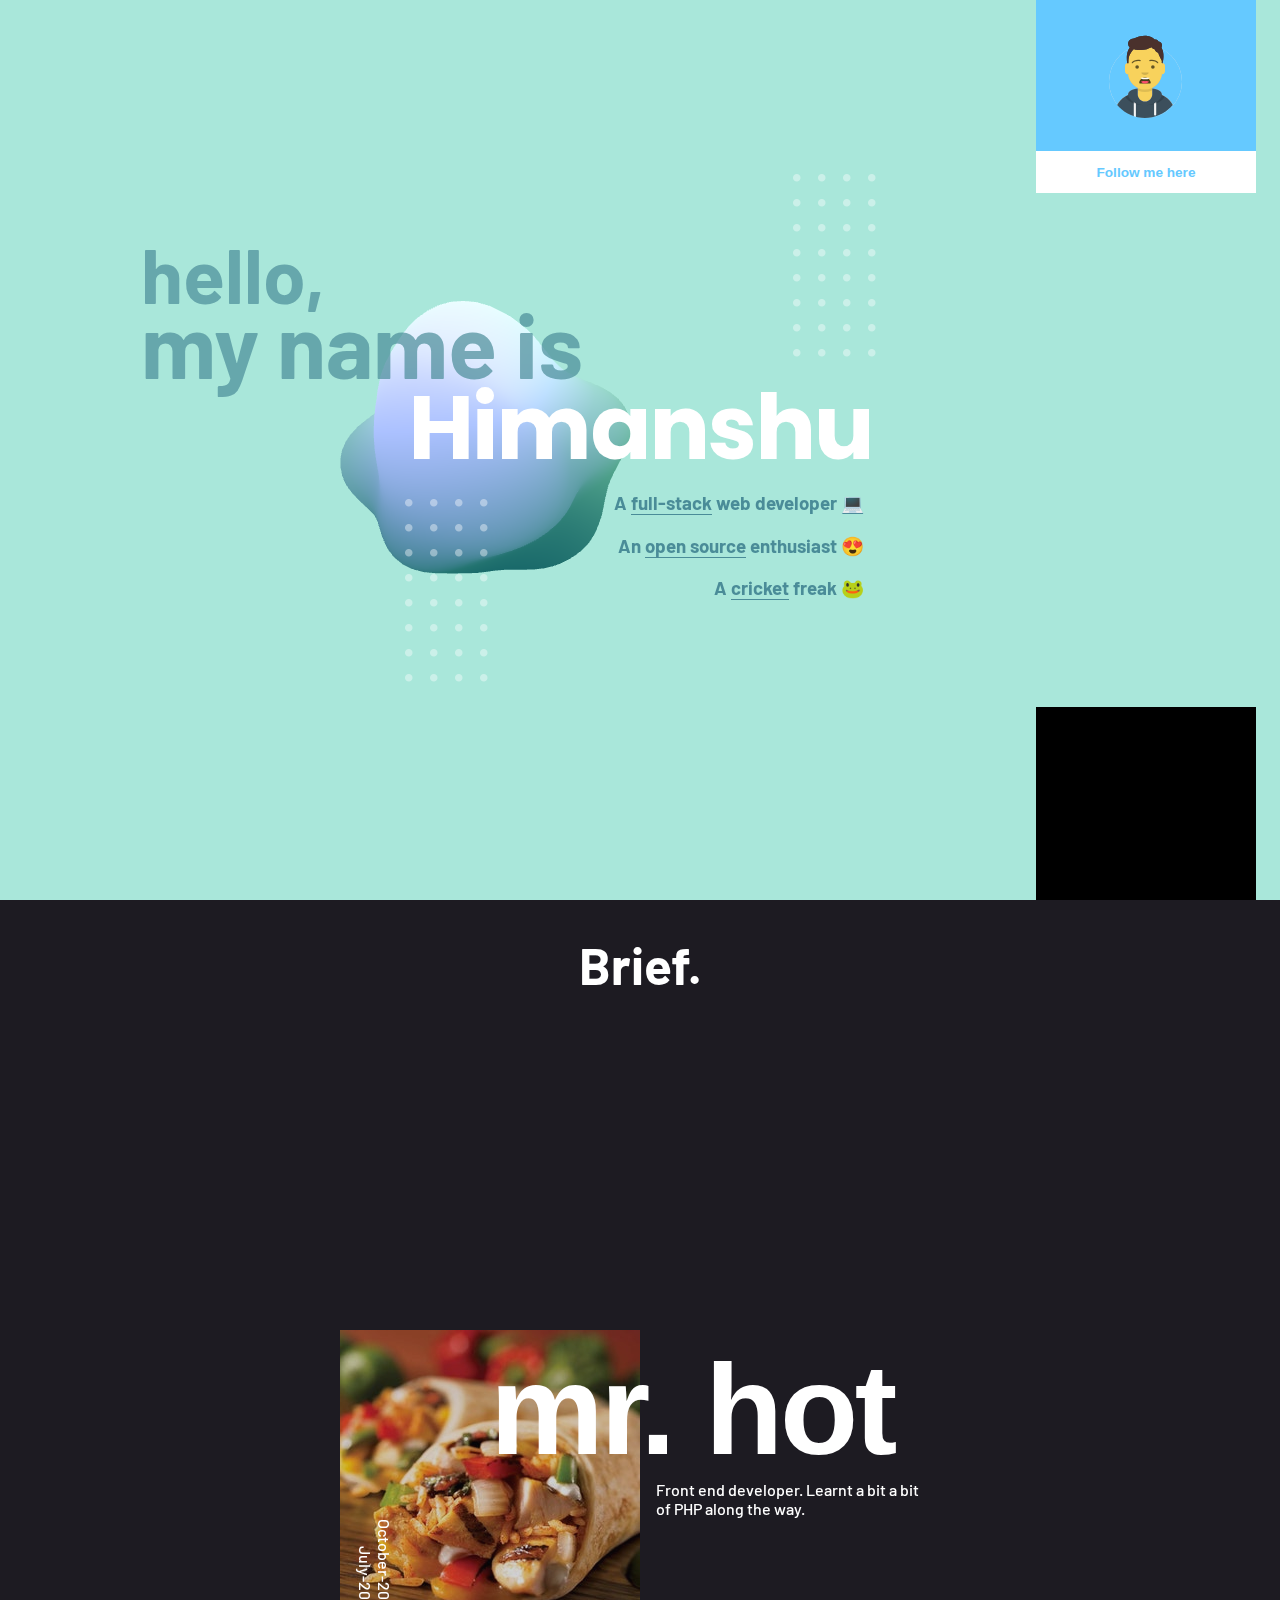
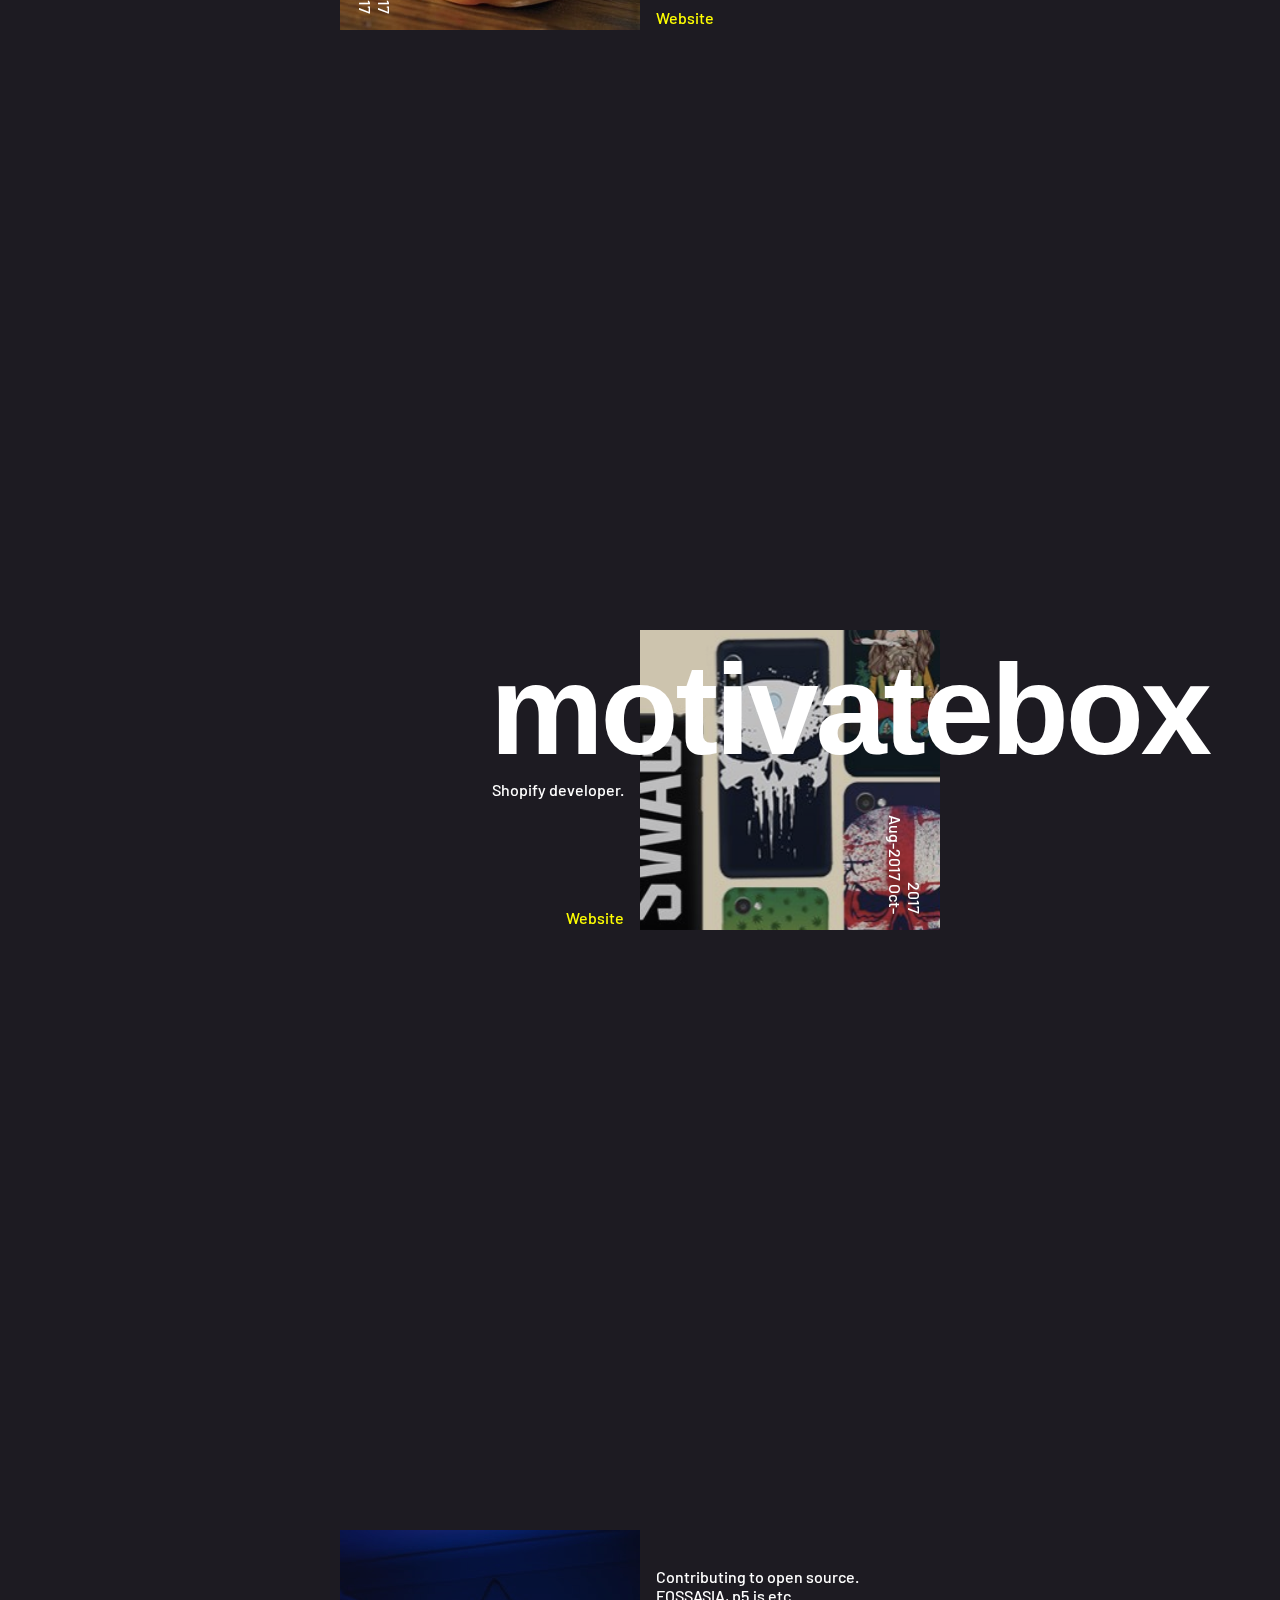
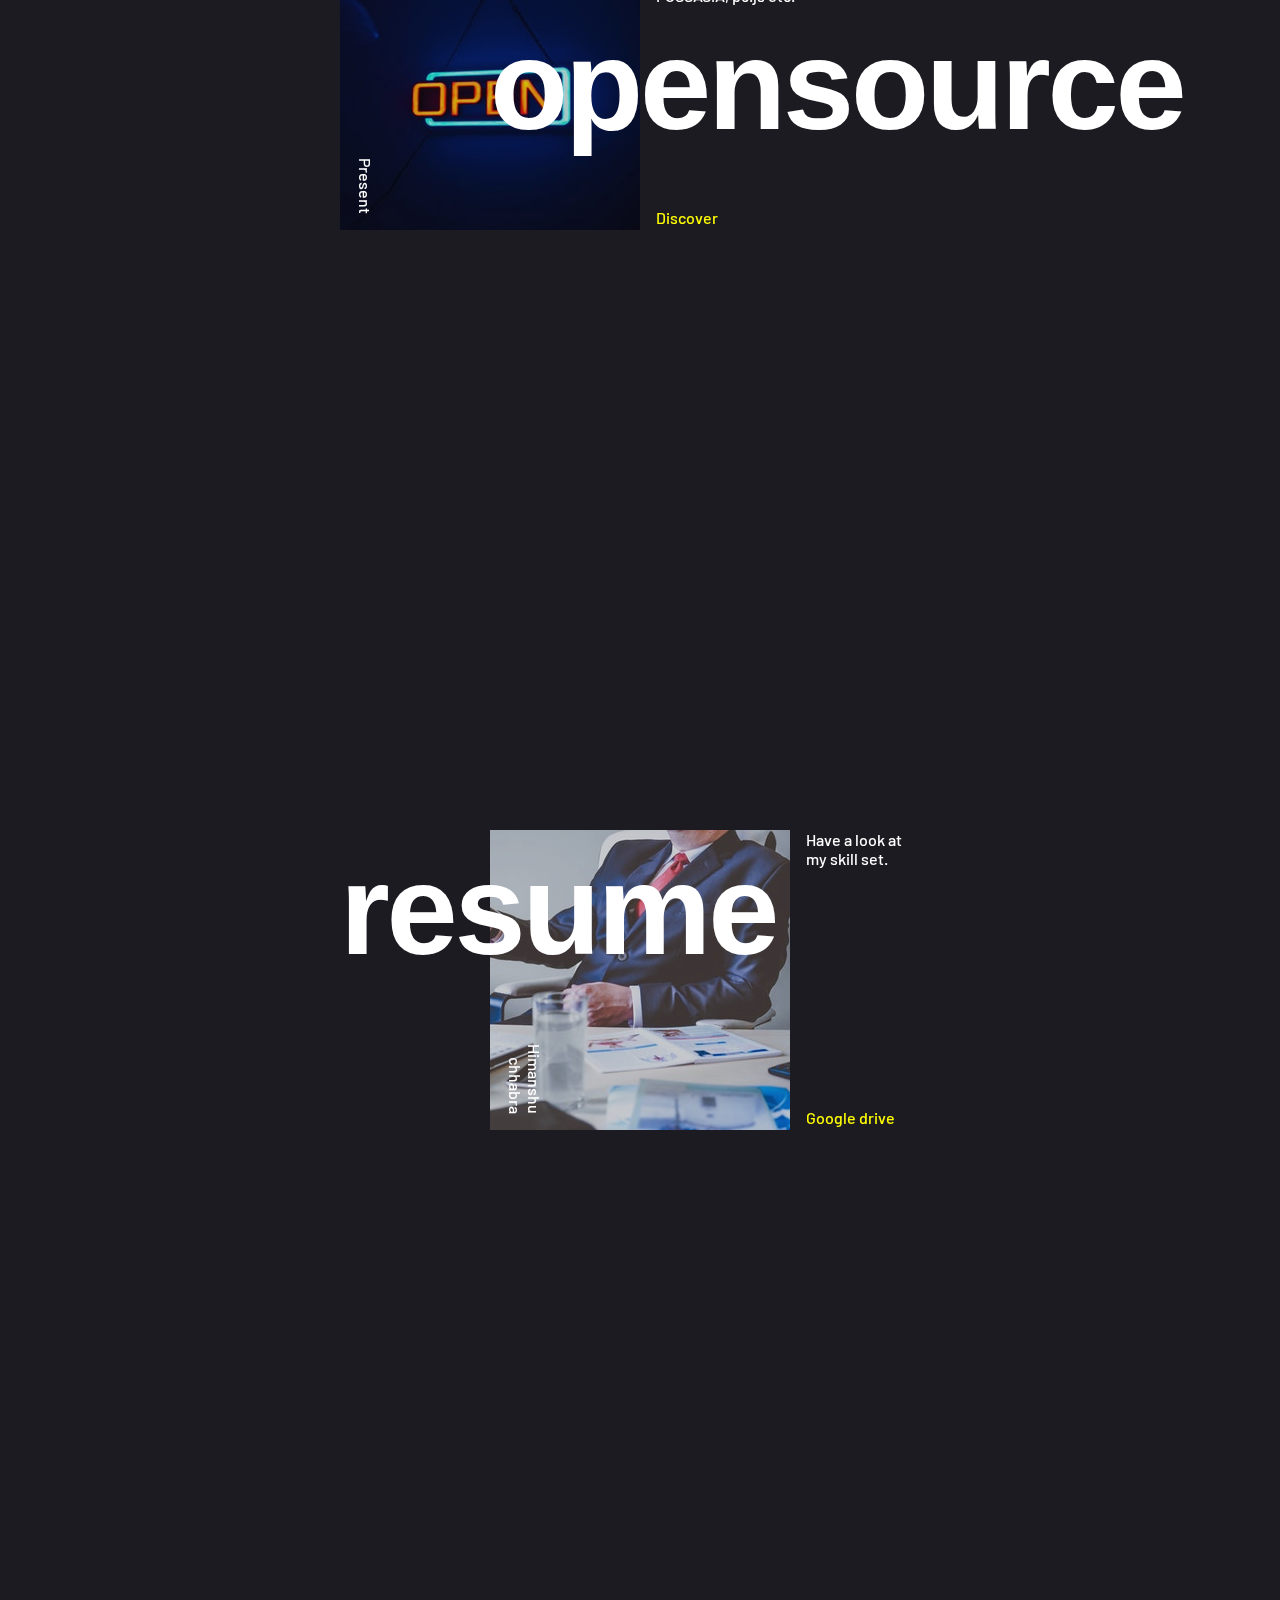
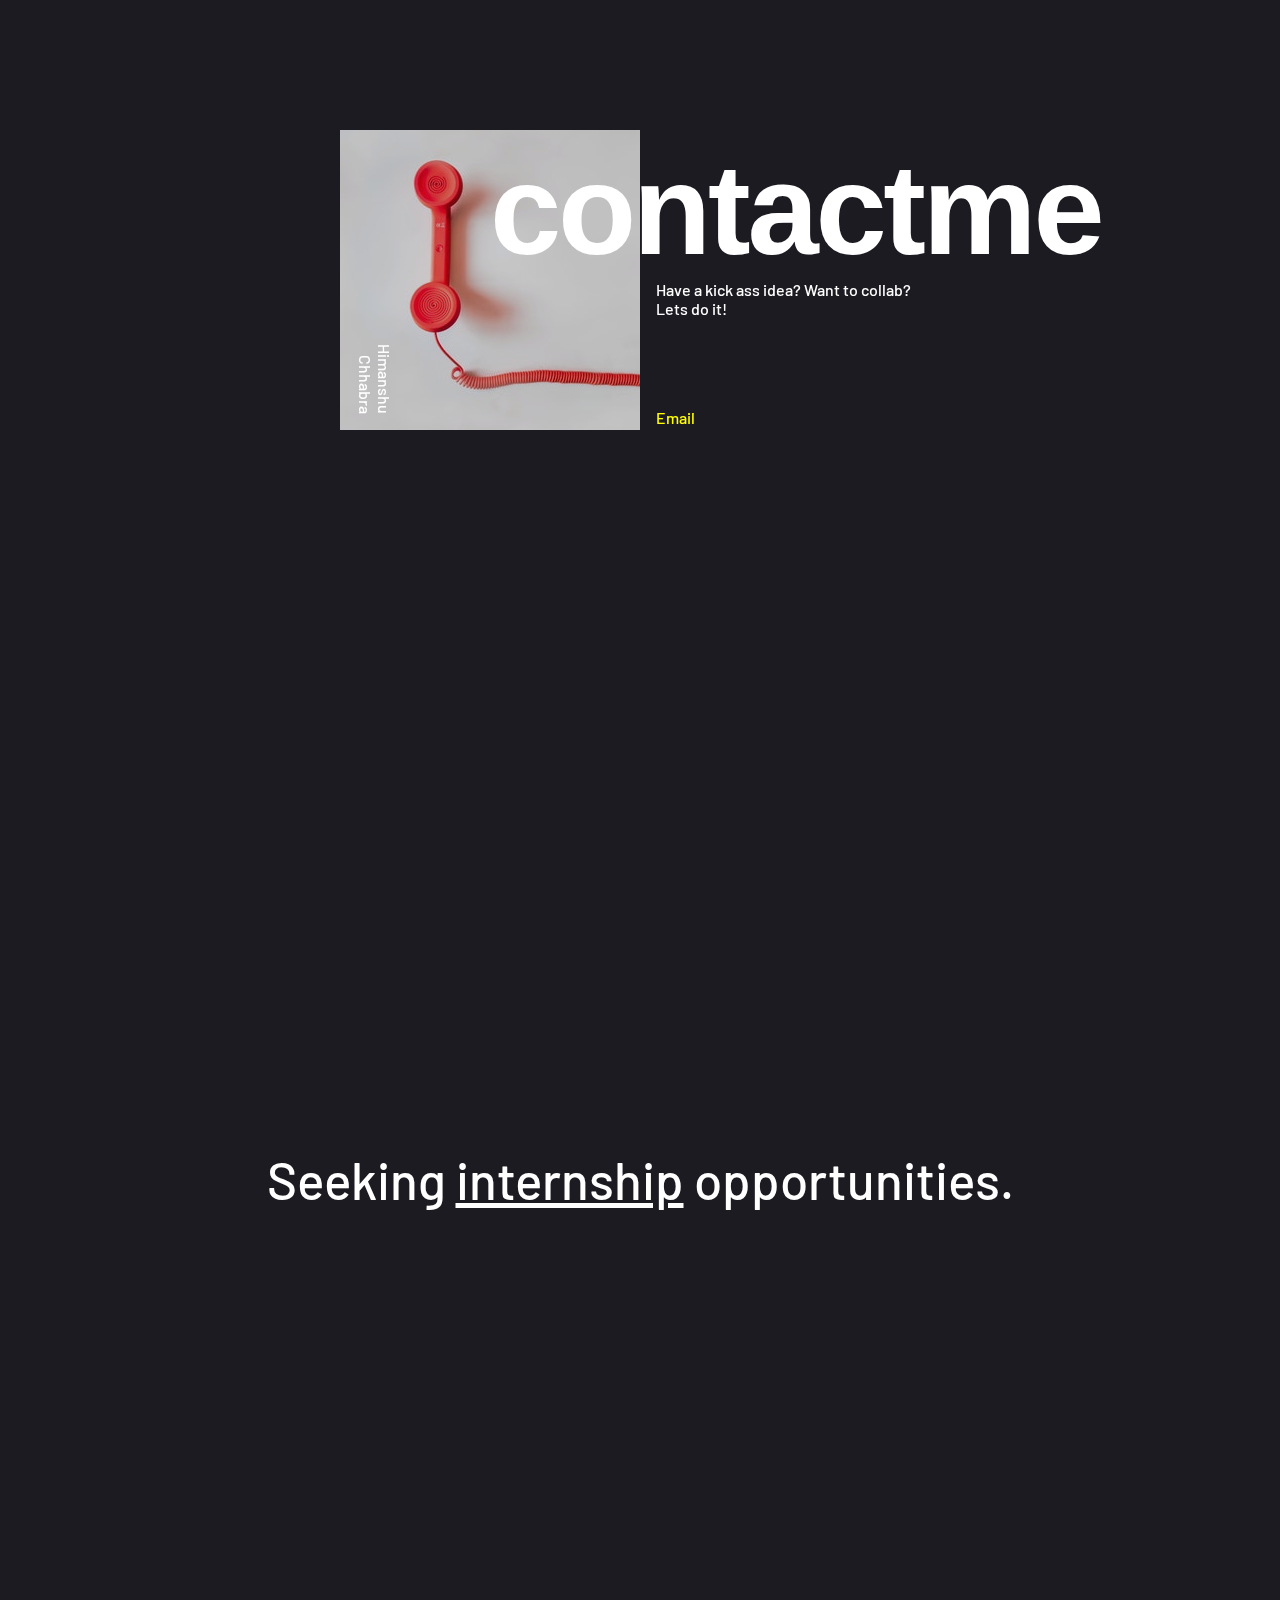
==== index.html @ 67288e21 "Commit" ====
<!DOCTYPE html>
<html lang="en" class="no-js">
	<head>
		<meta charset="UTF-8" />
		<meta name="viewport" content="width=device-width, initial-scale=1">
		<title>Himanshu | Looking for job</title>
		<meta name="description" content="Himanshu chhabra's Portfolio" />
		<meta name="keywords" content="himanshu, chhabra, portfolio" />
		<meta name="author" content="Himanshu chhabra" />
		<link rel="shortcut icon" href="favicon.svg">

		<!-- stylesheets -->
		<link href="https://fonts.googleapis.com/css?family=Barlow:400,500,700|Poppins:600" rel="stylesheet">
		<link rel="stylesheet" type="text/css" href="https://stackpath.bootstrapcdn.com/font-awesome/4.7.0/css/font-awesome.min.css" />
		<link rel="stylesheet" type="text/css" href="css/base.css" />
		<link rel="stylesheet" type="text/css" href="css/demo3.css" />
		<link rel="stylesheet" type="text/css" href="css/belowdemo.css" />
		<link rel="stylesheet" type="text/css" href="pater/pater.css" />
		<script>
			document.documentElement.className="js";var supportsCssVars=function(){var e,t=document.createElement("style");return t.innerHTML="root: { --tmp-var: bold; }",document.head.appendChild(t),e=!!(window.CSS&&window.CSS.supports&&window.CSS.supports("font-weight","var(--tmp-var)")),t.parentNode.removeChild(t),e};supportsCssVars()||alert("Please view this demo in a modern browser that supports CSS Variables.");</script>
	</head>
	<body class="demo-3">
		<main>
			<div class="content content--fixed">
				<a class="github" href="https://github.com/Mamboleoo/DecorativeBackgrounds/" title="Find this project on GitHub"><svg class="icon icon--github"><use xlink:href="#icon-github"></use></svg></a>
				<a class="pater" href="http://go.thoughtleaders.io/TLDcodrops211117" onClick="recordOutboundLink(this, 'Outbound Links', 'TLDcodrops211117');return false;">
					<img class="pater__img" src="./avatar.svg" alt="">
					<h3 class="pater__title">Follow me here</h3>
					<p class="pater__description">
						<img src="svg/github.svg" alt="">
						<img src="svg/instagram.svg" alt="">
						<img src="svg/linkedin.svg" alt="">
					</p>
				</a>
			</div>
			<div class="content">
				<canvas class="scene scene--full" id="scene"></canvas>
				<div class="content__inner">
					<div class="hello">
						<h3 class="hello_one">hello,</h3>
						<h3>my name is</h3>
					</div>
					<h2 class="content__title">Himanshu</h2>
					<div class="about_me">
						<h3>A <span class="underline">full-stack</span> web developer 💻 </h3>
						<h3>An <span class="underline underline2">open source</span> enthusiast 😍</h3>
						<h3>A <span class="underline underline3">cricket</span> freak 🐸</h3>
					</div>
				</div>
			</div>
			<div>
		</main>

		<!-- Below page
			
		-->

		<div class="belowpage">
			<div class="morph-wrap">
				<svg class="morph" width="1400" height="770" viewBox="0 0 1400 770">
					<path d="M 262.9,252.2 C 210.1,338.2 212.6,487.6 288.8,553.9 372.2,626.5 511.2,517.8 620.3,536.3 750.6,558.4 860.3,723 987.3,686.5 1089,657.3 1168,534.7 1173,429.2 1178,313.7 1096,189.1 995.1,130.7 852.1,47.07 658.8,78.95 498.1,119.2 410.7,141.1 322.6,154.8 262.9,252.2 Z"/>
				</svg>
			</div>
			<div class="bcontent bcontent--fixed">
					<div class="deco deco--title">WIP - RESPONSIVENESS</div>
			</div>
			<div class="work">
				<h1>Brief.</h1>
			</div>
			<div class="bcontent-wrap">
				<div class="bcontent bcontent--layout bcontent--layout-1">
					<img class="bcontent__img" src="img/food.jpeg" alt="Some image" />
					<h3 class="bcontent__title">Mr. Hot</h3>
					<p class="bcontent__author">July-2017 October-2017</p>
					<p class="bcontent__desc">Front end developer. Learnt a bit a bit of PHP along the way.</p>
					<a target="__blank" href="https://mrhot.in/" class="bcontent__link">Website</a>
				</div>
			</div>
			<div class="bcontent-wrap">
				<div class="bcontent bcontent--layout bcontent--layout-2">
					<img class="bcontent__img" src="img/motivate.png" alt="Some image" />
					<h3 class="bcontent__title">MotivateBox</h3>
					<p class="bcontent__author">Aug-2017 Oct-2017</p>
					<p class="bcontent__desc">Shopify developer.</p>
					<a target="__blank" href="https://motivatebox.com/" class="bcontent__link">Website</a>
				</div>
			</div>
			<div class="bcontent-wrap">
				<div class="bcontent bcontent--layout bcontent--layout-3">
					<img class="bcontent__img" src="img/open.jpeg" alt="Some image" />
					<h3 class="bcontent__title">OpenSource</h3>
					<p class="bcontent__author">Present</p>
					<p class="bcontent__desc">Contributing to open source. FOSSASIA, p5.js etc.</p>
					<a target="__blank" href="https://github.com/himanshuc3" class="bcontent__link">Discover</a>
				</div>
			</div>
			<div class="bcontent-wrap">
				<div class="bcontent bcontent--layout bcontent--layout-4">
					<img class="bcontent__img" src="img/resume.jpeg" alt="Some image" />
					<h3 class="bcontent__title">Resume</h3>
					<p class="bcontent__author">chhabra Himanshu</p>
					<p class="bcontent__desc">Have a look at my skill set. </p>
					<a target="__blank" href="https://drive.google.com/file/d/1wzhC56jvrriO6XOogapWE2aOMN8Afsiz/view?usp=sharing" class="bcontent__link">Google drive</a>
				</div>
			</div>
			<div class="bcontent-wrap">
				<div class="bcontent bcontent--layout bcontent--layout-1">
					<img class="bcontent__img" src="img/contact.jpg" alt="Some image" />
					<h3 class="bcontent__title">ContactMe</h3>
					<p class="bcontent__author">Chhabra Himanshu</p>
					<p class="bcontent__desc">Have a kick ass idea? Want to collab? Lets do it!</p>
					<a href="#" class="bcontent__link" id="mail">Email</a>
				</div>
			</div>
			<section class="bcontent bcontent--related">
				<p class="bcontent__info">Seeking <span>internship</span> opportunities.</p>
				<!-- <img class="bcontent__related-img" src="img/express.png">
				<img class="bcontent__related-img" src="img/related/ElasticSVGElements.jpg">
				<img class="bcontent__related-img" src="img/related/ElasticSVGElements.jpg"> -->
			</section>
		</div>
		
		

		<!-- Javascript imports -->
		<script src="js/demo.js"></script>
		<script src="js/three.min.js"></script>
		<script src="js/anime.min.js"></script>
		<script src="js/scrollMonitor.min.js"></script>
		<script src="js/imagesloaded.pkgd.min.js"></script>
		<script src="js/perlin.js"></script>
		<script src="js/TweenMax.min.js"></script>
		<script src="js/demo3.js"></script>
		<script src="js/belowdemo.js"></script>
	</body>
</html>
---- css/base.css ----
article,aside,details,figcaption,figure,footer,header,hgroup,main,nav,section,summary{display:block;}audio,canvas,video{display:inline-block;}audio:not([controls]){display:none;height:0;}[hidden]{display:none;}html{font-family:sans-serif;-ms-text-size-adjust:100%;-webkit-text-size-adjust:100%;}body{margin:0;}a:focus{outline:thin dotted;}a:active,a:hover{outline:0;}h1{font-size:2em;margin:0.67em 0;}abbr[title]{border-bottom:1px dotted;}b,strong{font-weight:bold;}dfn{font-style:italic;}hr{-moz-box-sizing:content-box;box-sizing:content-box;height:0;}mark{background:#ff0;color:#000;}code,kbd,pre,samp{font-family:monospace,serif;font-size:1em;}pre{white-space:pre-wrap;}q{quotes:"\201C" "\201D" "\2018" "\2019";}small{font-size:80%;}sub,sup{font-size:75%;line-height:0;position:relative;vertical-align:baseline;}sup{top:-0.5em;}sub{bottom:-0.25em;}img{border:0;}svg:not(:root){overflow:hidden;}figure{margin:0;}fieldset{border:1px solid #c0c0c0;margin:0 2px;padding:0.35em 0.625em 0.75em;}legend{border:0;padding:0;}button,input,select,textarea{font-family:inherit;font-size:100%;margin:0;}button,input{line-height:normal;}button,select{text-transform:none;}button,html input[type="button"],input[type="reset"],input[type="submit"]{-webkit-appearance:button;cursor:pointer;}button[disabled],html input[disabled]{cursor:default;}input[type="checkbox"],input[type="radio"]{box-sizing:border-box;padding:0;}input[type="search"]{-webkit-appearance:textfield;-moz-box-sizing:content-box;-webkit-box-sizing:content-box;box-sizing:content-box;}input[type="search"]::-webkit-search-cancel-button,input[type="search"]::-webkit-search-decoration{-webkit-appearance:none;}button::-moz-focus-inner,input::-moz-focus-inner{border:0;padding:0;}textarea{overflow:auto;vertical-align:top;}table{border-collapse:collapse;border-spacing:0;}
*,
*::after,
*::before {
	box-sizing: border-box;
}

html {
	background: #000;
}

body {
	font-family: 'Barlow', Helvetica, Arial, sans-serif;
	font-weight: 500;
	min-height: 100vh;
	color: #57585c;
	color: var(--color-text);
	background-color:#1d1b22;
	/* background-color: var(--color-bg); */
	-webkit-font-smoothing: antialiased;
	-moz-osx-font-smoothing: grayscale;
}



/* Fade effect */
.js body {
	opacity: 0;
	transition: opacity 0.6s;
}

.js body.render {
	opacity: 1;
}

a {
	text-decoration: none;
	color: var(--color-link);
	outline: none;
}

a:hover,
a:focus {
	color: var(--color-link-hover);
	outline: none;
}

.hidden {
	position: absolute;
	overflow: hidden;
	width: 0;
	height: 0;
	pointer-events: none;
}

.message {
	position: relative;
	z-index: 100;
	display: none;
	padding: 1em;
	text-align: center;
	color: var(--color-bg);
	background: var(--color-text);
}

/* Icons */
.icon {
	display: block;
	width: 1.5em;
	height: 1.5em;
	margin: 0 auto;
	fill: currentColor;
}

.icon--keyboard {
	display: none;
}

main {
	position: relative;
	width: 100%;
	z-index: 1000;
}

.content {
	position: relative;
	display: grid;
	justify-content: center;
	align-items: center;
	align-content: center;
	margin: 0 auto;
	min-height: 100vh;
}

.content--fixed {
	position: fixed;
	z-index: 10000;
	top: 0;
	left: 0;
	display: grid;
	align-content: space-between;
	width: 100%;
	max-width: none;
	min-height: 0;
	height: 100vh;
	padding: 1.5em;
	pointer-events: none;
	grid-template-columns: 50% 50%;
	grid-template-rows: auto auto 4em;
	grid-template-areas: 'header ...'
	'... ...'
	'github demos';
}

.content--fixed a {
	pointer-events: auto;
}

/* Header */
.codrops-header {
	position: relative;
	z-index: 100;
	display: flex;
	flex-direction: row;
	align-items: flex-start;
	align-items: center;
	align-self: start;
	grid-area: header;
	justify-self: start;
}

.codrops-header__title {
	font-size: 1em;
	font-weight: 500;
	margin: 0;
	padding: 0.75em 0;
}

.info {
	margin: 0 0 0 1.25em;
	color: var(--color-info);
}

.github {
	display: block;
	align-self: end;
	grid-area: github;
	justify-self: start;
}


/* Top Navigation Style */
.codrops-links {
	position: relative;
	display: flex;
	justify-content: center;
	margin: 0 1em 0 0;
	text-align: center;
	white-space: nowrap;
}

.codrops-icon {
	display: inline-block;
	margin: 0.15em;
	padding: 0.25em;
}

/* Canvas positions */
.content__inner {
	/* grid-area: 1 / 1 / 1 / 1; */
	position: relative;
	display: flex;
	flex-direction: column;
	align-items: center;
	justify-content: center;
	align-content: center;
	top: -10%;
}

.scene {
	position: absolute;
	/* z-index: 10; */
}

.scene--left {
	width: 100vmin;
	height: 100vmin;
	transform: translate3d(-50vmin,0,0);
}

.scene--full {
	width: 100%;
	height: 100vh;
}

.scene--up {
	height: 150vmin;
	width: 150vmin;
	top: -50vh;
	left: 50%;
	margin-left: -75vmin;
}

@media screen and (min-width: 55em) {
	.icon--keyboard {
		position: absolute;
		right: 0.55em;
		bottom: -30%;
		display: block;
		width: 54px;
		height: 46px;
		fill: var(--color-link);
	}
	
}

@media screen and (max-width: 55em) {
	.message {
		/* display: block; */
	}
	.content {
		flex-direction: column;
		height: auto;
	}
	.content--fixed {
		position: relative;
		z-index: 1000;
		display: block;
		padding: 0.85em;
	}
	.content:not(.content--fixed) {
		margin-bottom: 6em;
	}
	.codrops-header {
		flex-direction: column;
		align-items: center;
	}
	.codrops-header__title {
		font-weight: bold;
		padding-bottom: 0.25em;
		text-align: center;
	}
	.info {
		margin: 0;
	}
	.github {
		display: block;
		margin: 1em auto;
	}
	.codrops-links {
		margin: 0;
	}
}
---- css/demo3.css ----
.demo-3 {
	--color-text: #fff;
	--color-bg: #A9E7DA;
	--color-link: #523bdc;
	--color-link-hover: #fff;
	--color-title: #fff;
}

.content__title {
	font-family: 'Poppins', sans-serif;
	letter-spacing: -0.025em;
	font-size: 7vw;
	color: var(--color-title);
	line-height: 1;
	margin: 0;
	position: relative;
}

.content__title::before,
.content__title::after {
	content: '';
	position: absolute;
	width: 100px;
	height: 200px;
	background: url(../img/dot.png);
	background-size: 25px;
	opacity: 0.4;
}

.content__title::before {
	top: 120%;
	right: 81%;
}

.content__title::after {
	bottom: 120%;
	left: 81%;
}

@media screen and (max-width: 55em) {
	.content__title::before,
	.content__title::after {
		width: 50px;
		height: 100px;
		background-size: 12px;
	}
}

/* Hello my name is */

.hello{
	position: relative;
	right: 60%;
	margin-bottom: -50px;
	color: rgba(74, 140, 152, 0.7);
	font-size: 6vw;
	line-height: 0;
	z-index: 0;
}

.hello_one{
	font-size: 6vw;
	margin-bottom: -20px;
}

.about_me{
	width: 35vw;
	text-align:right;
	color: rgba(74, 140, 152, 1);
}

.underline{
	animation: pulse 5s infinite alternate-reverse;
	border-bottom: 1px solid rgba(74, 140, 152, 1);
}

/* .underline2{
	animation: pulse 5s infinite reverse;
}

.underline3{
	animation: pulse 5s infinite;
} */

/* @keyframes pulse {
	0% {
	  color: #811DBB;
	}
	30%{
		color: #2F304F;
	}
	60%{
		color: #973757;
	}
	100% {
	  color: #9F6EA1;
	}
  } */
/* me_svg */

.me_svg{
	position:absolute;
	z-index: 10;
	top: 10px;
	left: 48%;
}



/* menu */

.menu {
	width: 300px;
	height: 200px;
	/* margin: 0 auto 100px; */
	bottom: 0;
	left: 50px;
	position:absolute;
	-webkit-filter: url("#goo");
	filter: url("../menu.html#goo");
	-webkit-transform: translateZ(0);
	transform: translateZ(0);
}

.menu-wrapper {
	position: absolute;
	left: 50%;
	bottom: 10px;
}

.menu-toggle-button,
.menu-item-bounce,
.menu-item-button {
	background: #f59393;
	border-radius: 50%;
	width: 80px;
	height: 80px;
	margin-left: -40px;
	margin-top: -40px;
	height: 80px;
	color: #fff;
	border: none;
	outline: none;
	position: relative;
}

.menu-toggle-button {
	background: transparent;
	position: absolute;
	top: 0;
	left: 0;
}

.menu-toggle-icon {
	font-size: 30px;
	position: absolute;
	top: 0;
	left: 0;
	width: 80px;
	height: 80px;
	line-height: 80px;
}

.menu-items {
	list-style-type: none;
	padding: 0;
	margin: 0;
	position: absolute;
	left: 0;
	top: 0;
}

.menu-item {
	position: absolute;
	top: 0;
	left: 0;
	width: 0;
	height: 0;
}

.menu-item-bounce {
	position: absolute;
	top: 0;
	left: 0;
}

.menu-item-button {
	width: 60px;
	height: 60px;
	margin-left: -30px;
	margin-top: -30px;
	position: absolute;
	top: 0;
	left: 0;
	color: #AD4C4C;
}

.menu-item-button:hover {
	color: #fff;
}
---- css/belowdemo.css ----
/* @font-face {
	font-family: 'nexa_boldregular';
	font-weight: bold;
	font-style: normal;
	src: url('../fonts/nexa_boldfree_macroman/Nexa_Free_Bold-webfont.eot');
	src: url('../fonts/nexa_boldfree_macroman/Nexa_Free_Bold-webfont.eot?#iefix') format('embedded-opentype'), url('../fonts/nexa_boldfree_macroman/Nexa_Free_Bold-webfont.woff2') format('woff2'), url('../fonts/nexa_boldfree_macroman/Nexa_Free_Bold-webfont.woff') format('woff'), url('../fonts/nexa_boldfree_macroman/Nexa_Free_Bold-webfont.ttf') format('truetype'), url('../fonts/nexa_boldfree_macroman/Nexa_Free_Bold-webfont.svg#nexa_boldregular') format('svg');
} */

/* .loading {
	--text-color: #fff;
	--background-color: #363dc2;
	--background-color-2: #282faf;
	--background-color-3: #202692;
	--link-color: #03b9f1;
	--link-hover-color: #fff;
	font-family: 'Roboto Mono', monospace;
	font-weight: 500;
	color: #fff;
	color: var(--text-color);
	background-color: #363dc2;
	background-color: var(--background-color);
	-webkit-font-smoothing: antialiased;
	-moz-osx-font-smoothing: grayscale;
} */

.belowpage{
	background-color: #1d1b22;
}

/* Page Loader */
.js .loading::before {
	content: '';
	position: fixed;
	z-index: 10000;
	top: 0;
	left: 0;
	width: 100%;
	height: 100%;
	background: var(--background-color);
}

.js .loading::after {
	content: '';
	position: fixed;
	z-index: 10000;
	top: calc(50% - 30px);
	left: calc(50% - 30px);
	width: 60px;
	height: 60px;
	border-radius: 50%;
	border: 10px solid var(--background-color-2);
	border-left-color: var(--text-color);
	animation: loaderAnim 0.8s linear infinite forwards;
}

@keyframes loaderAnim {
	to {
		transform: rotate(360deg);
	}
}

a {
	text-decoration: none;
	color: var(--link-color);
	outline: none;
}

a:hover,
a:focus {
	color: var(--link-hover-color);
	outline: none;
}

.hidden {
	position: absolute;
	overflow: hidden;
	width: 0;
	height: 0;
	pointer-events: none;
}

/* Icons */
.icon {
	display: block;
	width: 1.5em;
	height: 1.5em;
	margin: 0 auto;
	fill: currentColor;
}

/* Deco Shape */
.decoshape {
	top: 0;
	left: 0;
	position: absolute;
	width: 100%;
	height: 100%;
	fill: var(--background-color-3);
}

/* SVG Morph */
.morph-wrap {
	position: fixed;
	top: 0;
	left: 0;
	bottom: 0;
	width: 100%;
	overflow: hidden;
	display: flex;
	align-items: center;
	justify-content: center;
	pointer-events: none;
}

.morph {
	position: relative;
	height: 100%;
	fill: var(--background-color-2);
	flex: none;
}

.bcontent-wrap {
	position: relative;
	display: flex;
	flex-direction: column;
	justify-content: center;
	align-items: center;
	width: 100%;
	height: 100vh;
	min-height: 600px;
	pointer-events: none;
}

.bcontent {
	position: relative;
	display: grid;
}

.bcontent--fixed {
	position: fixed;
	top: 0;
	left: 0;
	width: 100%;
	height: 100vh;
	min-height: 600px;
	z-index: 100;
	pointer-events: none;
	padding: 1.5em;
	grid-template-columns: 50% 50%; 
	grid-template-rows: auto auto 4em;
	grid-template-areas:	"header ..."
							"... decotitle"
							"demos decotitle";
}

.bcontent--fixed a {
	pointer-events: auto;
}

.bcontent--layout {
	pointer-events: auto;
	justify-content: center;
	align-content: center;
	grid-template-columns: 150px 150px 150px 150px; 
	grid-template-rows: 150px 75px 75px;
	grid-template-areas:	"... title title title"
							"author ... desc desc"
							"author ... link link";
}

.bcontent--related {
	text-align: center;
	align-content: center;
	justify-content: center;
	padding: 0 2em;
	min-height: 600px;
	height: 100vh;
	font-size: 0.85em;
}

.bcontent__img {
	grid-column: 1 / 3;
	grid-row: 1 / 3;
	opacity: 0.8;
	width: 300px;
	height: 300px;
}

.bcontent__title {
	grid-area: title;
	font-family: 'nexa_boldregular', sans-serif;
	letter-spacing: -0.025em;
	font-size: 8em;
	line-height: 160px;
	margin: 0;
	text-transform: lowercase;
	z-index: 10;
	cursor: default;
}

.bcontent__author {
	grid-area: author;
	margin: 0;
	-webkit-writing-mode: vertical-lr;
	writing-mode: vertical-lr;
	padding: 1em;
	text-align: right;
	z-index: 10;
	cursor: default;
}

.bcontent__desc {
	grid-area: desc;
	margin: 0;
	z-index: 10;
	padding: 0 1em;
	cursor: default;
}

.bcontent__img,
.bcontent__title,
.bcontent__author,
.bcontent__desc {
	transition: transform 0.3s ease-out;
}

.bcontent__link {
	pointer-events: auto;
	grid-area: link;
	align-self: end;
	justify-self: start;
	z-index: 10;
	padding: 0 1em 0.15em;
	color: yellow;
	transition: color .5s;
}

.bcontent__info{
	grid-column: 1 / 3;
	font-size: 4vw;
}

.bcontent__info span{
	text-decoration: underline;
	/* color: #1d1b22; */
}

.bcontent__related-item {
	padding: 1em;
	transition: color 0.3s;
}

.bcontent__related-img {
	max-width: 100%;
	opacity: 0.8;
	transition: opacity 0.3s;
}

.bcontent__related-item:hover .bcontent__related-img,
.bcontent__related-item:focus .bcontent__related-img {
	opacity: 1;
}

.bcontent__related-title {
	font-size: 1em;
	margin: 0;
	padding: 0.5em;
}

/* Different layouts */

/* layout-2 */
.bcontent--layout-2 {
	grid-template-areas:	"... title title title"
							"desc desc ... author"
							"link link ... author";
}

.bcontent--layout-2 .bcontent__img {
	grid-column: 3 / 5;
	grid-row: 1 / 3;
}

.bcontent--layout-2 .bcontent__desc {
	text-align: right;
}

.bcontent--layout-2 .bcontent__link {
	justify-self: end;
}

.bcontent--layout-2 .bcontent__author {
	justify-self: end;
	align-self: start;
}

/* layout-3 */
.bcontent--layout-3 {
	grid-template-rows: 75px 75px 150px;
	grid-template-areas:	"... ... desc desc"
							"author title title title"
							"author ... link link";
}

.bcontent--layout-3 .bcontent__img {
	grid-column: 1 / 3;
	grid-row: 1 / 3;
}

.bcontent--layout-3 .bcontent__desc {
	align-self: end;
}

/* layout-4 */

.bcontent--layout-4 {
	grid-template-areas:	"title title title desc"
							"... author ... desc"
							"... author ... link";
}

.bcontent--layout-4 .bcontent__img {
	grid-column: 2 / 4;
	grid-row: 1 / 3;
}

.bcontent--layout-4 .bcontent__author {
	justify-self: start;
	align-self: start;
}

/* Header */
.codrops-header {
	position: relative;
	display: flex;
	flex-direction: row;
	flex-wrap: wrap;
	align-items: flex-start;
	z-index: 100;
	grid-area: header;
	align-self: start;
	justify-self: start;
}

.codrops-header__title {
	font-size: 1em;
	padding: 0.75em 0;
	margin: 0;
	font-weight: 500;
}

/* Deco elements */
.deco {
	pointer-events: none;
}

.deco--title {
	grid-area: decotitle;
	-webkit-writing-mode: vertical-lr;
	writing-mode: vertical-lr;
	text-align: right;
	align-self: end;
	justify-self: end;
}

/* Top Navigation Style */
.codrops-links {
	position: relative;
    display: flex;
    justify-content: space-between;
    align-items: center;
    margin: 0 1em 0 0;
    text-align: center;
    white-space: nowrap;
}

.codrops-icon {
	position: relative;
	display: inline-block;
	padding: 0.75em 0.75em 1em;
}

/* Demo themes */
/* .demo-2 {
	--background-color: #1d1b22;
	--background-color-2: #342560;
	--background-color-3: #553e9a;
	--text-color: #fff;
	--link-color: #f9ed8a;
	--link-hover-color: #fff;
} */

@media screen and (max-width: 50em) {
	.bcontent--fixed {
		height: auto;
		min-height: 0;
		display: block;
		z-index: 1000;
		position: absolute;
	}
	.codrops-header {
		align-items: center;
		flex-direction: column;
	}
	.deco--title {
		display: none;
	}
}

@media screen and (max-width: 40em) {
	.bcontent--layout {
		transform: scale3d(0.8,0.8,1);
	}
}

@media screen and (max-width: 36em) {
	.bcontent--layout {
		transform: scale3d(0.7,0.7,1);
	}
}

@media screen and (max-width: 32em) {
	.bcontent--layout {
		transform: scale3d(0.6,0.6,1);
	}
	.bcontent__author,
	.bcontent__desc,
	.bcontent__link {
		font-size: 1.35em;
	}
}

@media screen and (max-width: 28em) {
	.bcontent--layout {
		transform: scale3d(0.5,0.5,1);
	}
}

/* My added styles */

.work{
	position: relative;
	width: 100%;
	z-index: 1;
	text-align:center;
	font-size: 2vw;
}
---- pater/pater.css ----
.pater {
	font-family: -apple-system, BlinkMacSystemFont, 'Segoe UI', Helvetica, Arial, sans-serif !important;
	position: fixed;
	z-index: 1000;
	right: 0;
	bottom: 0;
	display: grid;
	width: 100%;
	padding: 1em 0;
	text-align: left;
	color: #65C9FF;
	background: #000;
}

.pater:hover, .pater:focus {
	color: #fff;
}


.pater__img {
	display: none;
	background-image: url(../avataaars.svg);
	background-size: cover;

}

.pater__title {
	font-size: 0.85em;
	font-weight: normal;
	font-weight: bold;
	margin: 0;
	text-align: center;
}

.pater__title,
.pater__description {
	padding: 10px 0 0 10px;
}

.pater__description {
	font-size: 0.85em;
	display: none;
	margin: 0;
	opacity: 0;
	color : #65C9FF;
	width:220px;
}

.pater__description img{
	width: 32px;
}

@media screen and (min-width: 60em) {
	.pater {
		top: 0;
		right: 0;
		bottom: auto;
		width: 220px;
		margin: 0 1.5em 0 0;
		padding: 0;
	}
	.pater__img {
		display: block;
		width: 100%;
		position: relative;
		z-index: 10;
	}
	.pater::before {
		display: block;
		padding: 8px;
		position: absolute;
		color: #aaa;
	}
	.pater__description {
		display: flex;
		position: absolute;
		justify-content: space-evenly;
		top: 150px;
		padding: 1em;
		opacity: 1;
		transform: translate3d(0,-100%,0);
		transition: transform 0.3s;
	}
	.pater:hover .pater__description {
		transform: translate3d(0,0,0);
	}
	.pater__title {
		padding: 1em;
		font-size: 0.85em;
		font-weight: 700;
		transition: opacity 0.5s;
	}
	.pater:hover .pater__title {
		opacity: 0;
	}
	.pater__description,
	.pater__title {
		background: var(--bg-ad);
	}
	.demo-3 { --bg-ad: white; }
}
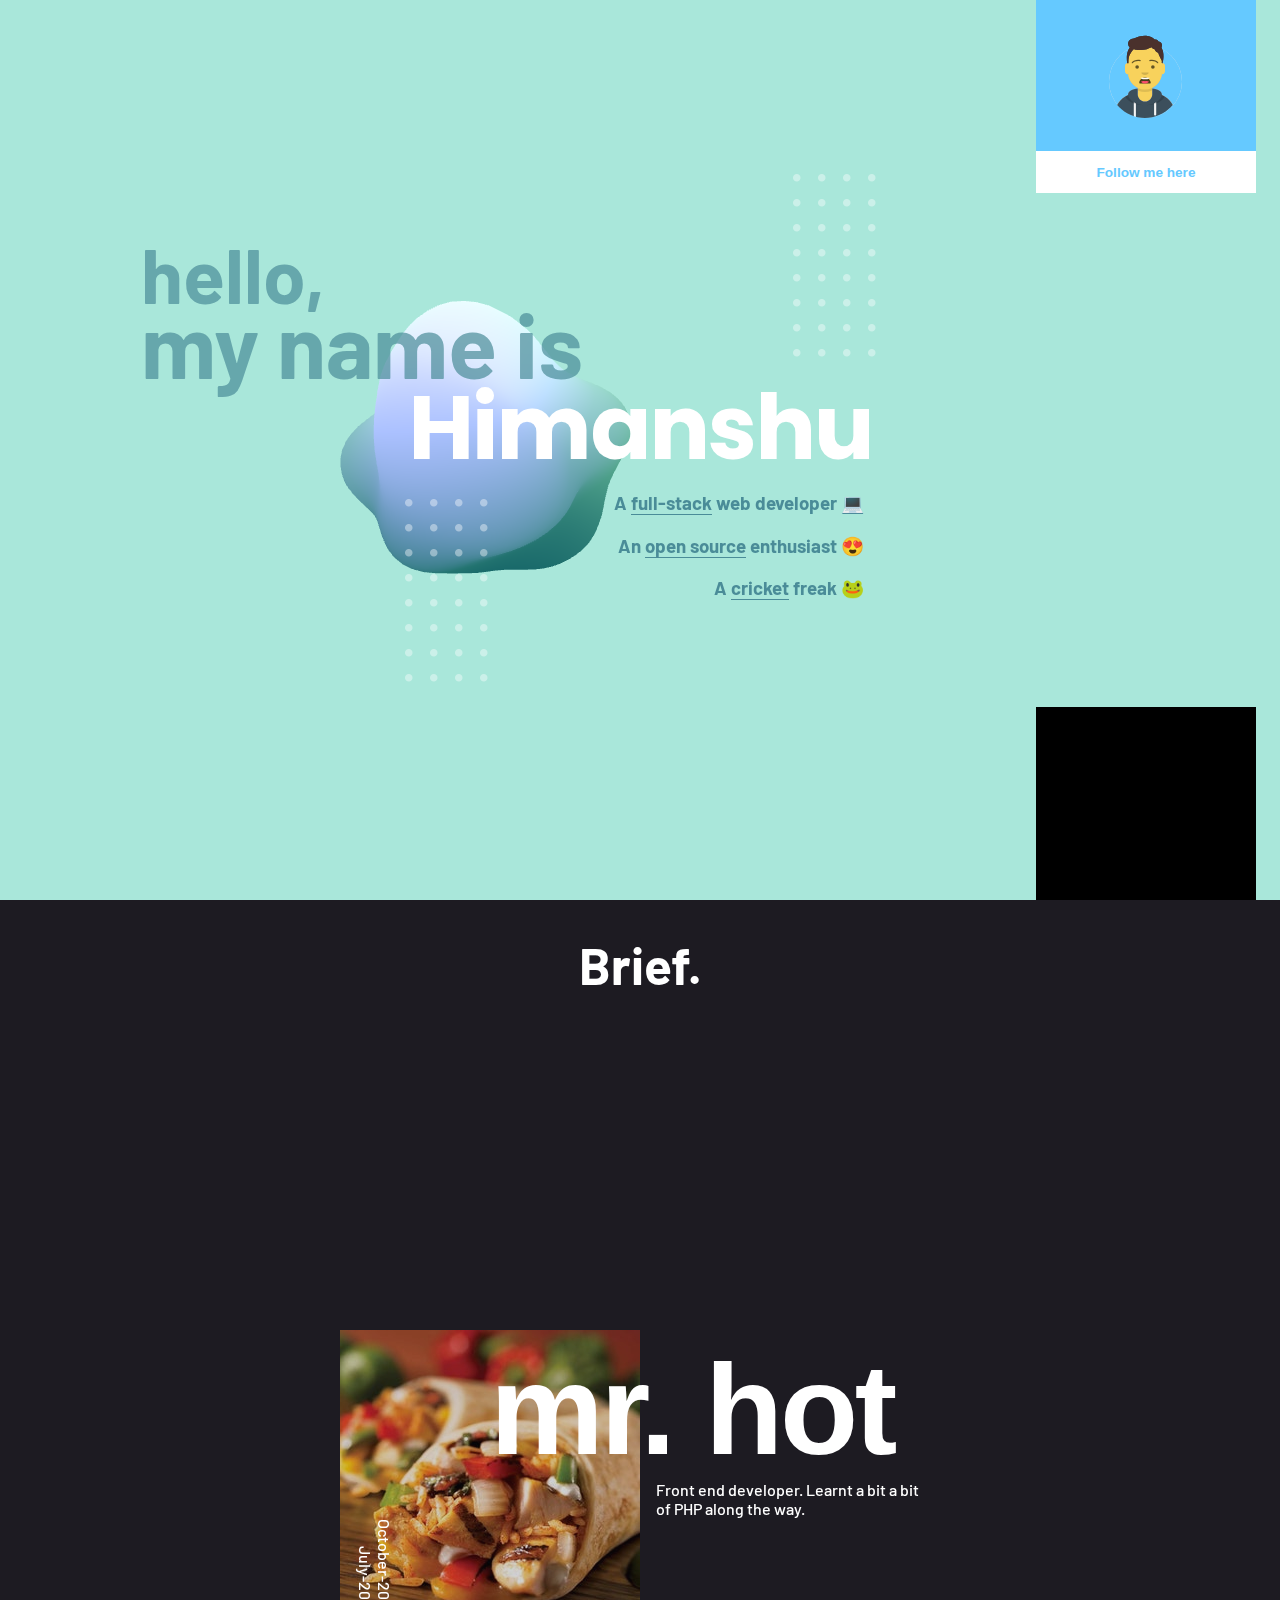
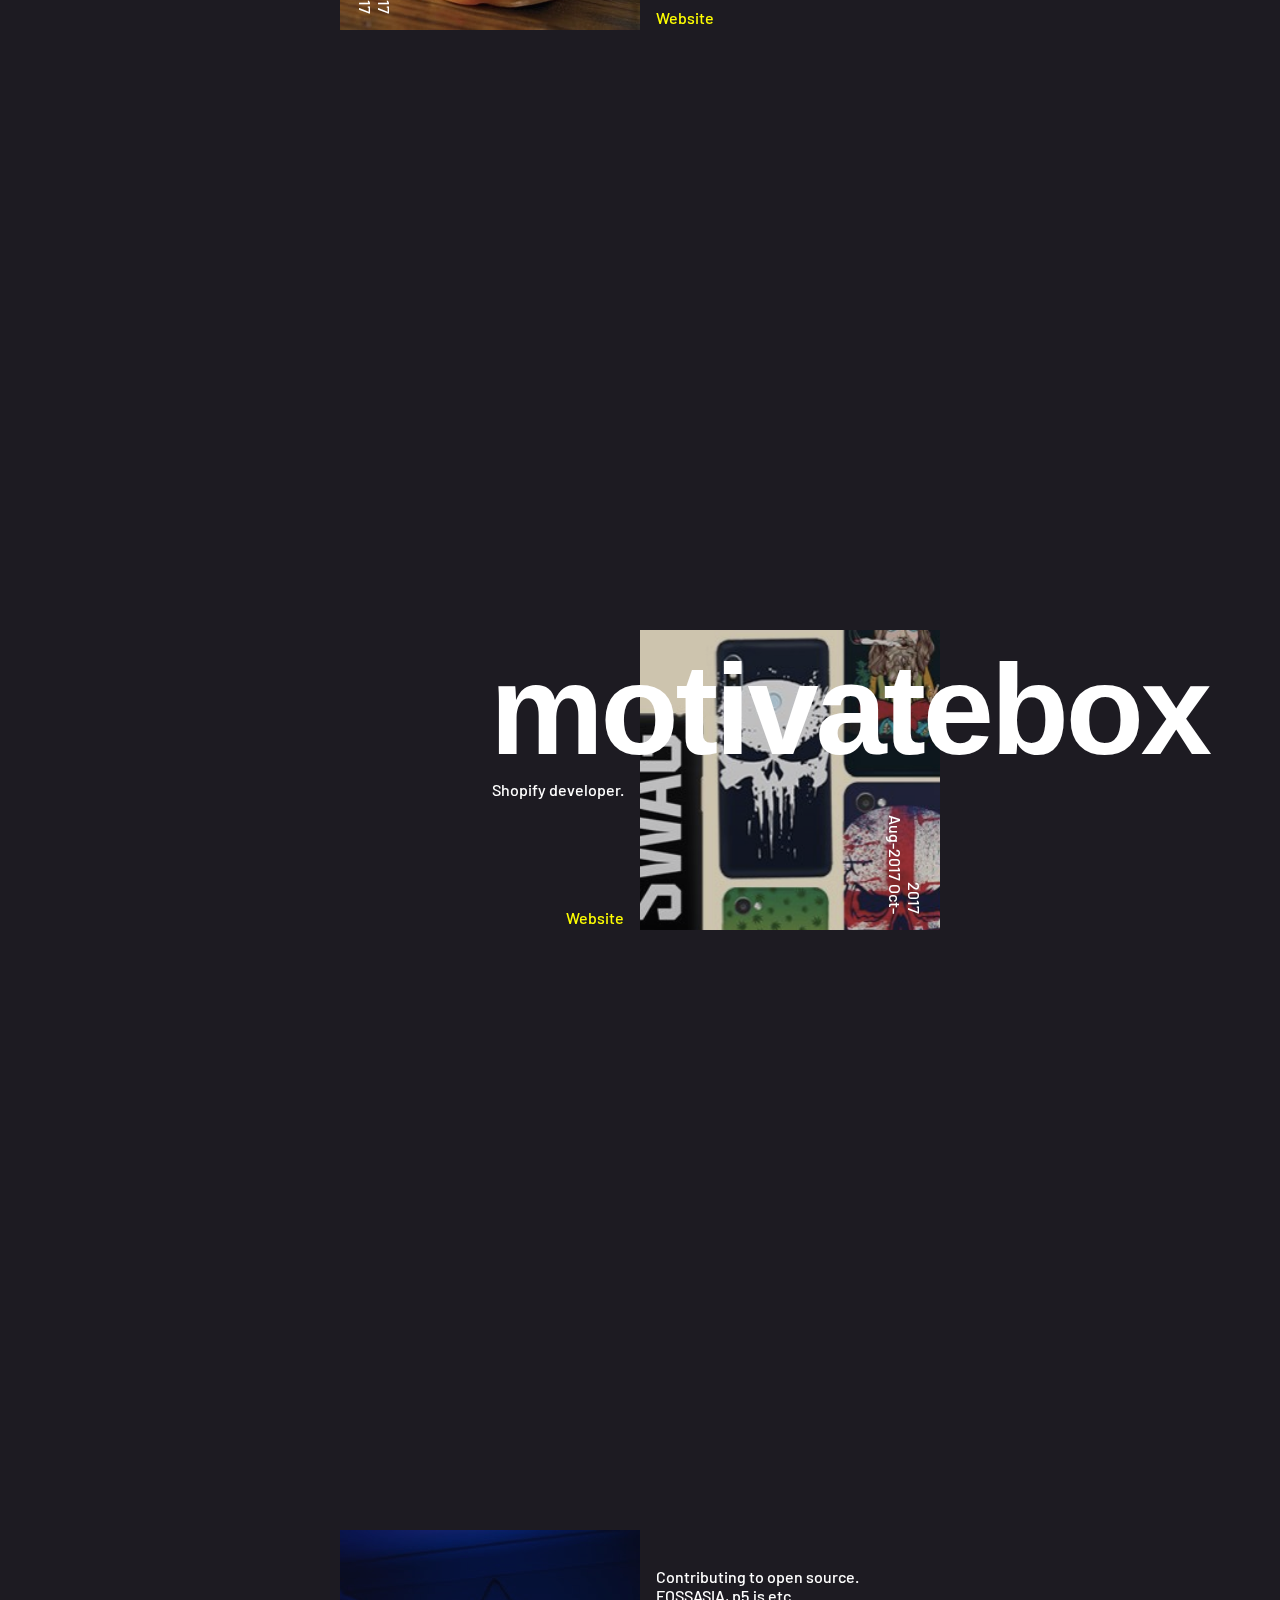
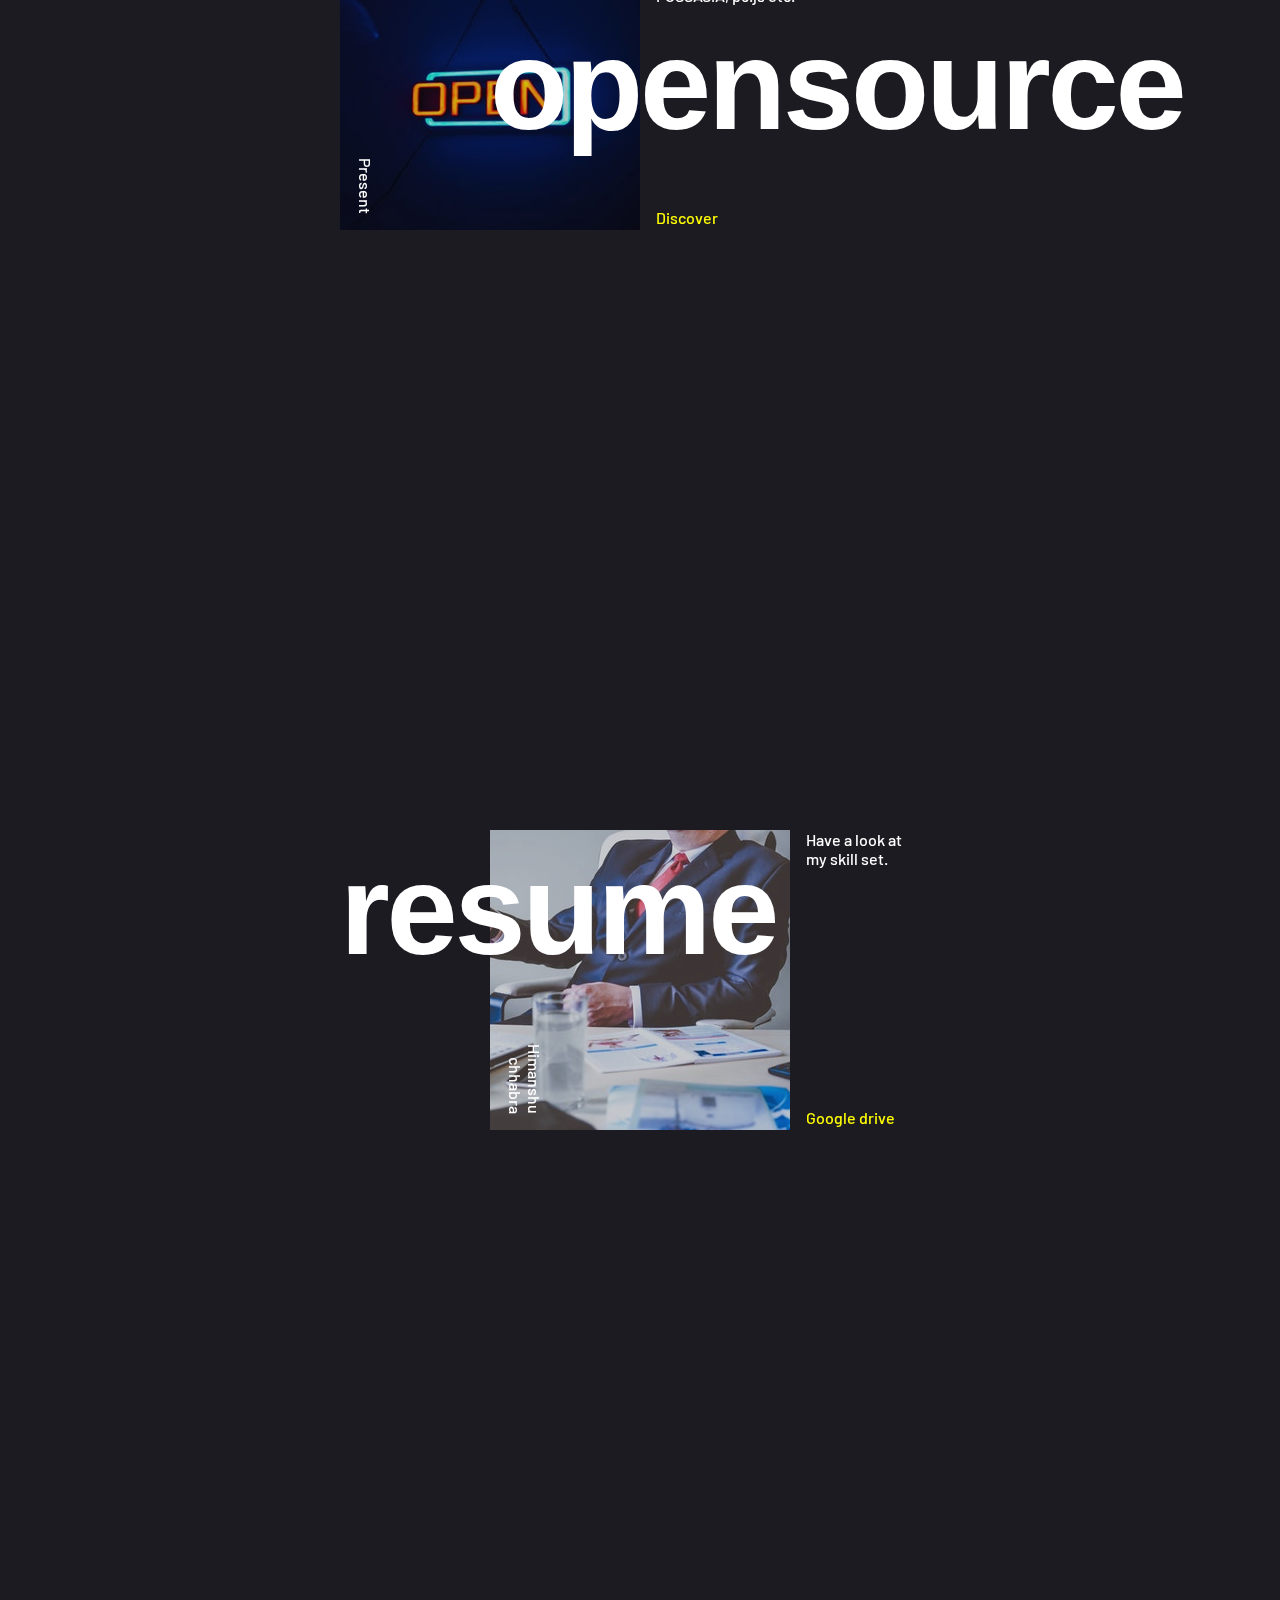
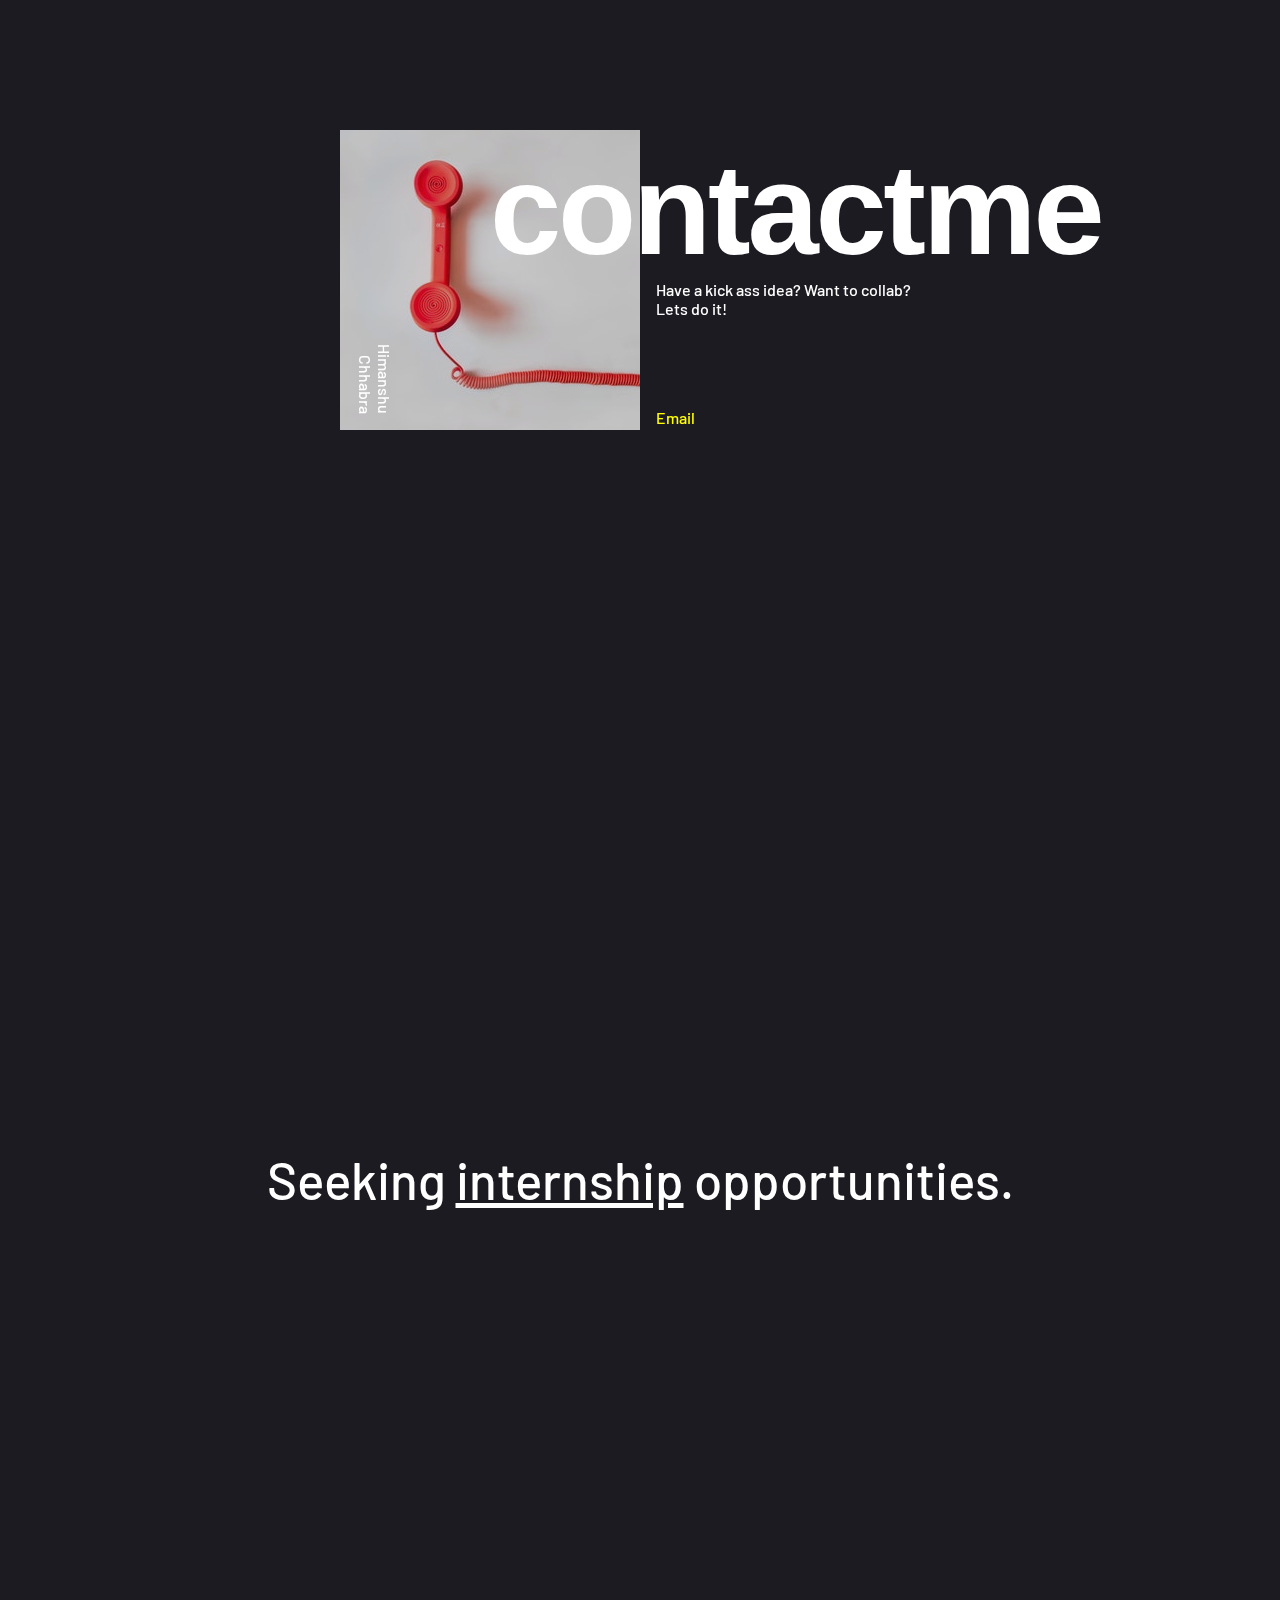
==== commit 0ef60197: "made better" ====
--- a/index.html
+++ b/index.html
@@ -1,8 +1,8 @@
 <!DOCTYPE html>
 <html lang="en" class="no-js">
 	<head>
-		<meta charset="UTF-8" />
-		<meta name="viewport" content="width=device-width, initial-scale=1">
+		<meta charset="UTF-8" />	
+		<meta name="viewport" content="width=device-width, initial-scale=1.0">
 		<title>Himanshu | Looking for job</title>
 		<meta name="description" content="Himanshu chhabra's Portfolio" />
 		<meta name="keywords" content="himanshu, chhabra, portfolio" />
--- a/css/belowdemo.css
+++ b/css/belowdemo.css
@@ -390,6 +390,31 @@
 	--link-hover-color: #fff;
 } */
 
+@media screen and (max-width: 1130px) {
+	.bcontent__title{
+		font-size: 8vw;
+	}
+}
+
+@media screen and (max-width: 1130px) {
+	.hello{
+		bottom: 20px;
+	}
+
+}
+
+@media screen and (max-width: 882px) {
+	.content--fixed{
+		display: none;
+	}
+}
+
+@media screen and (max-width: 600px) {
+	.hello{
+		display: none;
+	}
+}
+
 @media screen and (max-width: 50em) {
 	.bcontent--fixed {
 		height: auto;
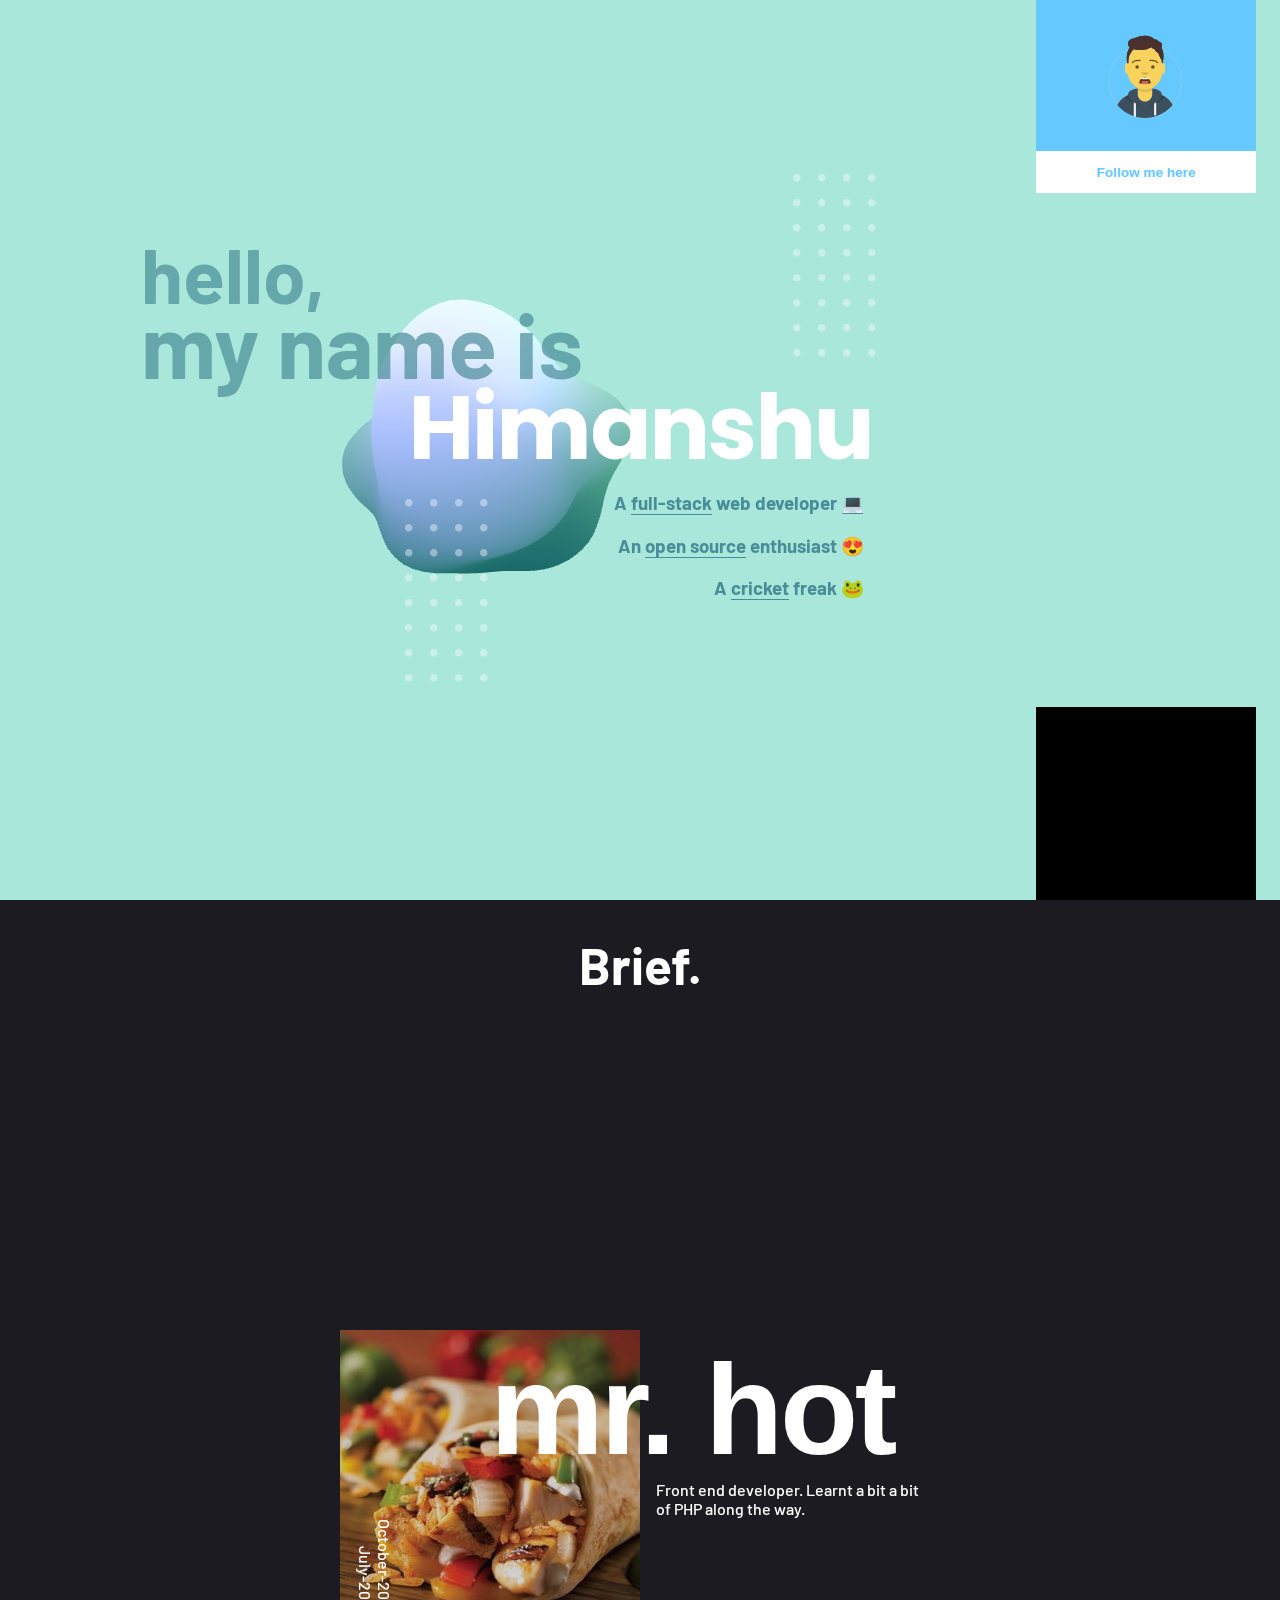
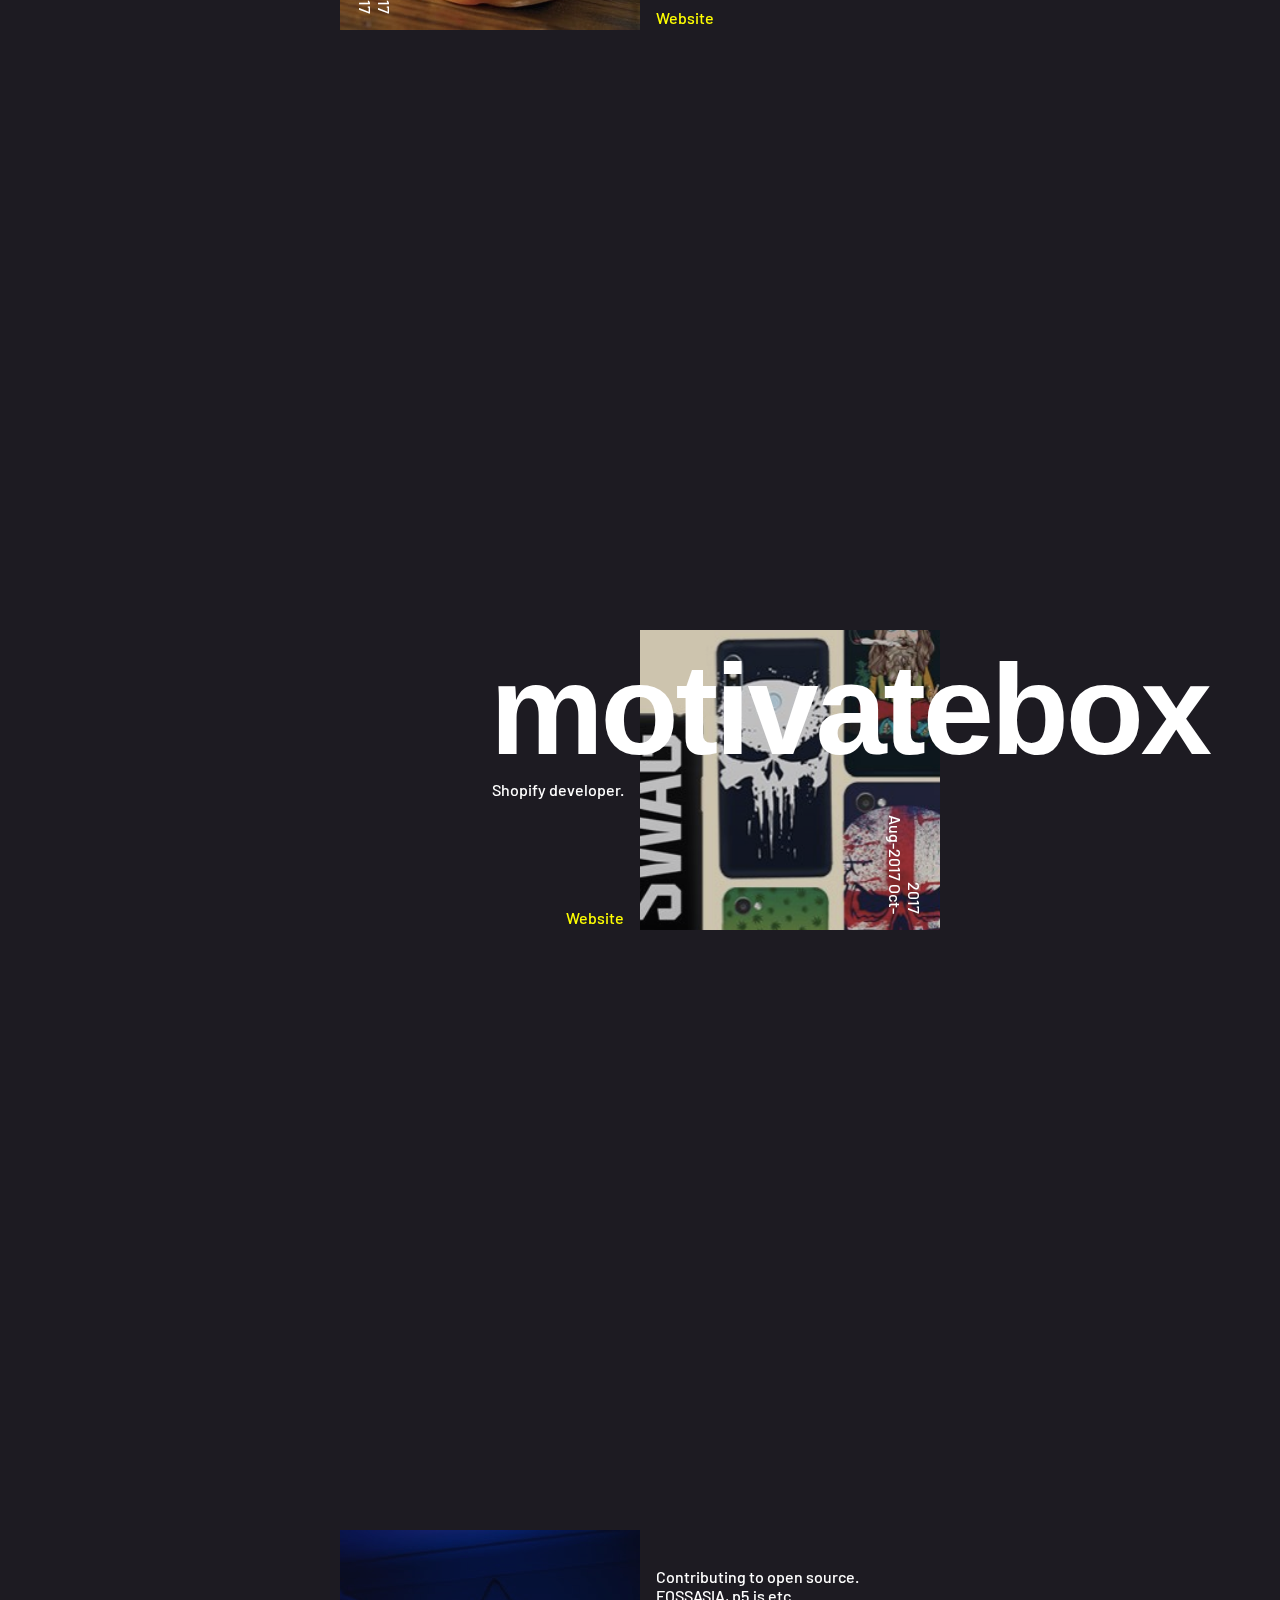
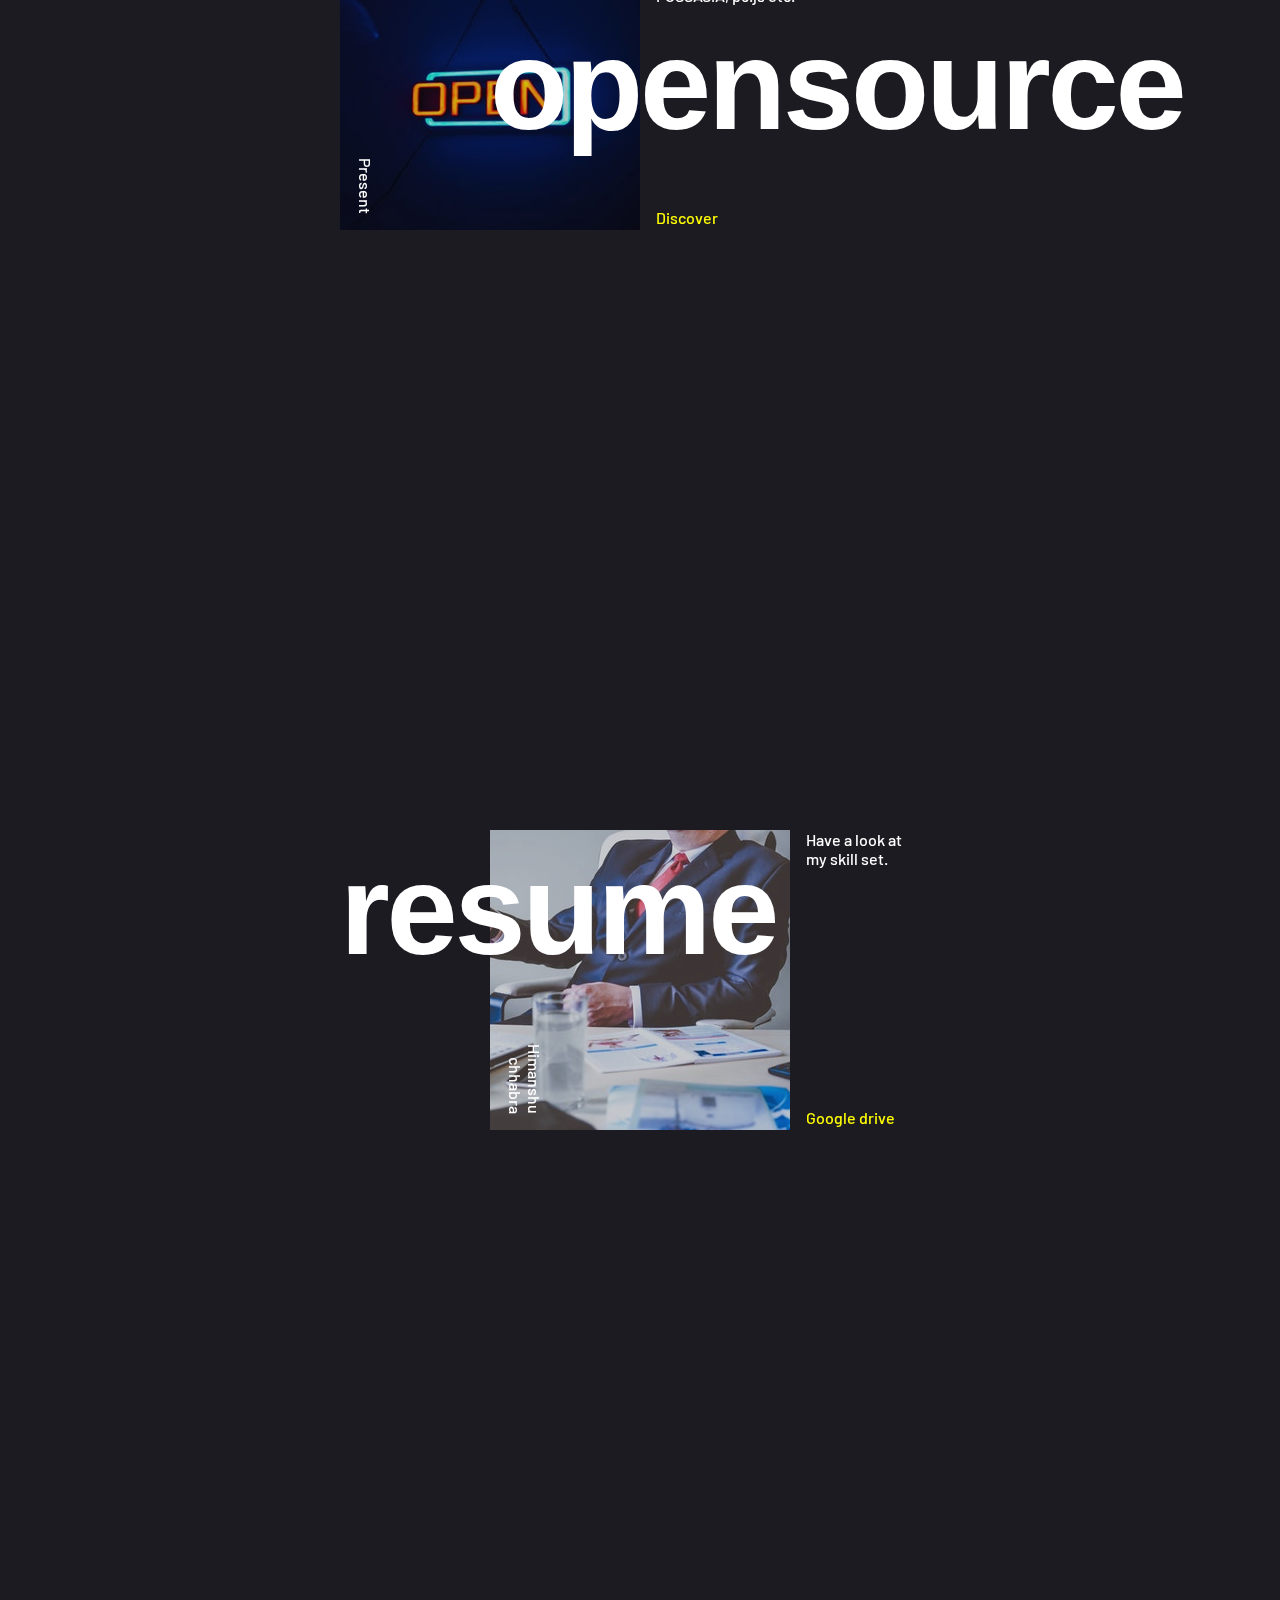
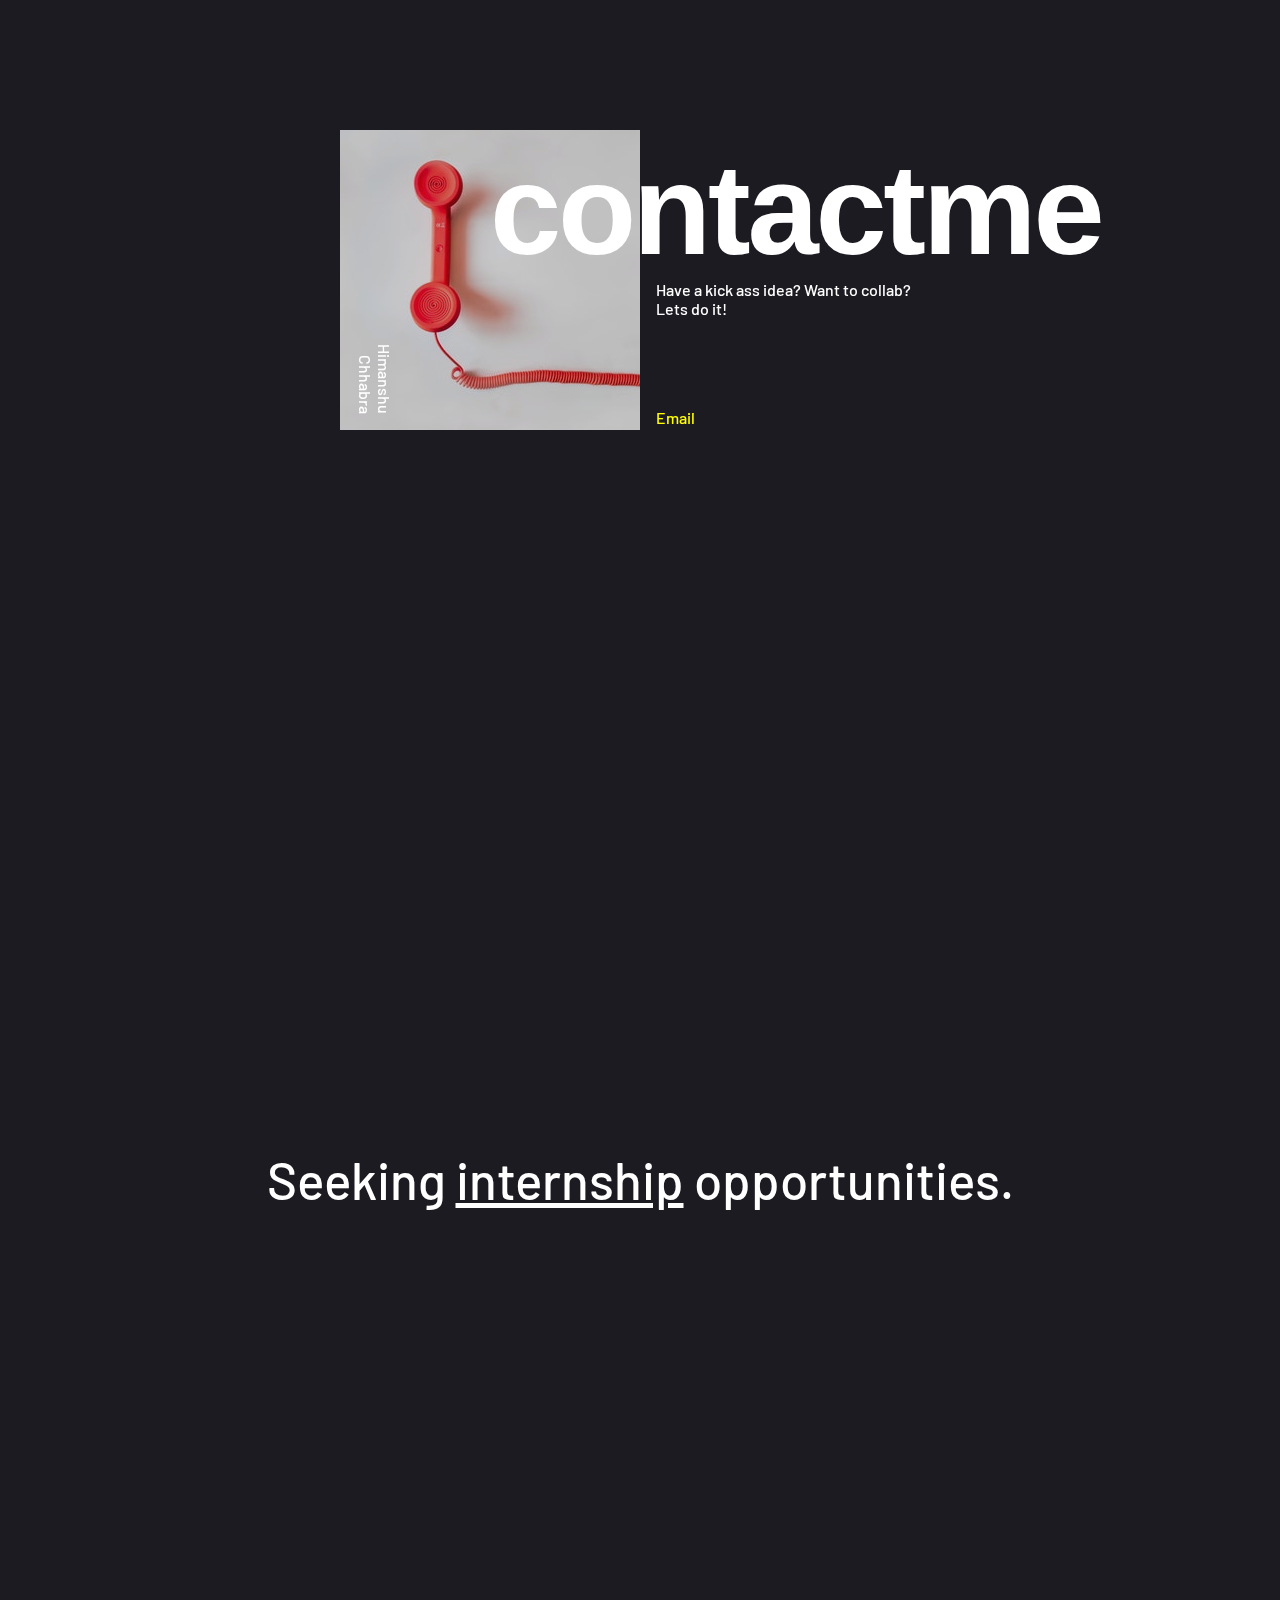
==== commit 90088393: "ok" ====
--- a/index.html
+++ b/index.html
@@ -22,8 +22,8 @@
 	<body class="demo-3">
 		<main>
 			<div class="content content--fixed">
-				<a class="github" href="https://github.com/Mamboleoo/DecorativeBackgrounds/" title="Find this project on GitHub"><svg class="icon icon--github"><use xlink:href="#icon-github"></use></svg></a>
-				<a class="pater" href="http://go.thoughtleaders.io/TLDcodrops211117" onClick="recordOutboundLink(this, 'Outbound Links', 'TLDcodrops211117');return false;">
+				<a class="pater" href="#" onClick="recordOutboundLink(this, 'Outbound Links', 'TLDcodrops211117');return false;">
+				<!-- <span class="pater"> -->
 					<img class="pater__img" src="./avatar.svg" alt="">
 					<h3 class="pater__title">Follow me here</h3>
 					<p class="pater__description">
@@ -31,6 +31,7 @@
 						<img src="svg/instagram.svg" alt="">
 						<img src="svg/linkedin.svg" alt="">
 					</p>
+					<!-- </span> -->
 				</a>
 			</div>
 			<div class="content">
